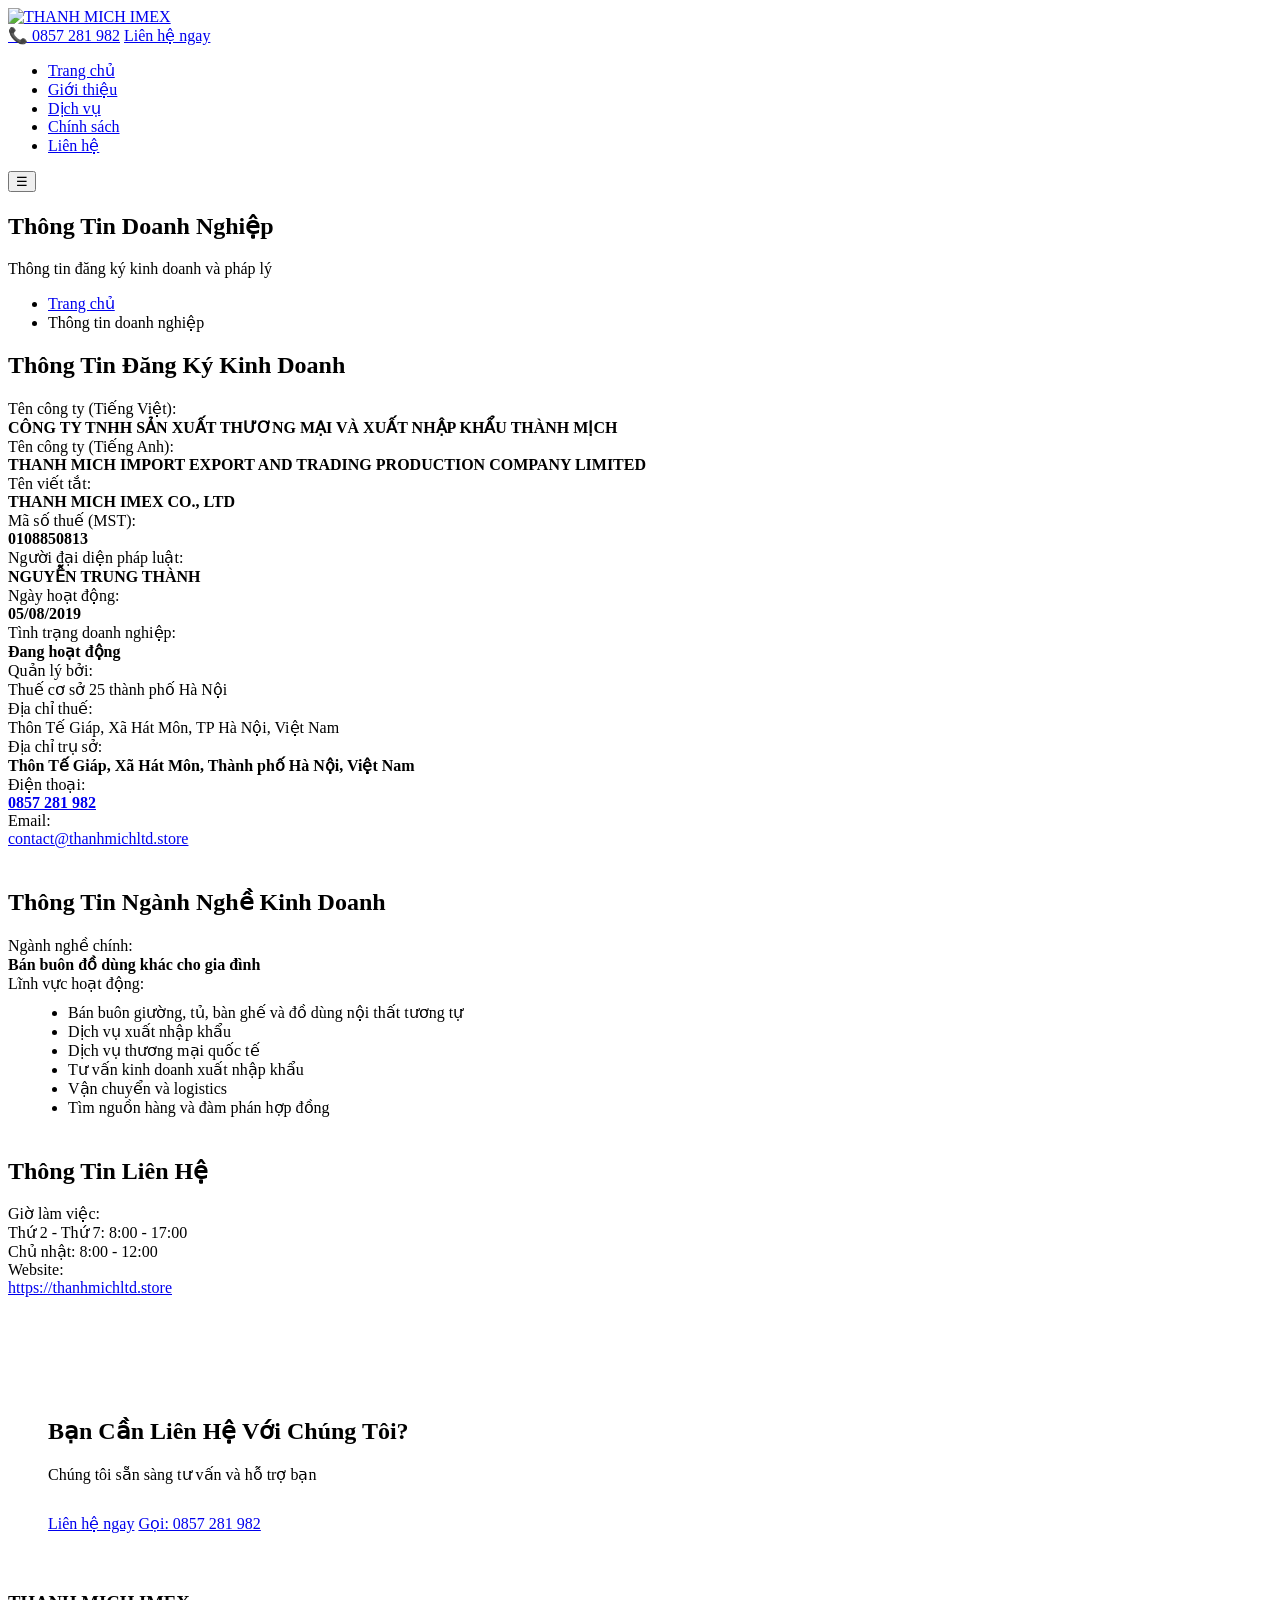
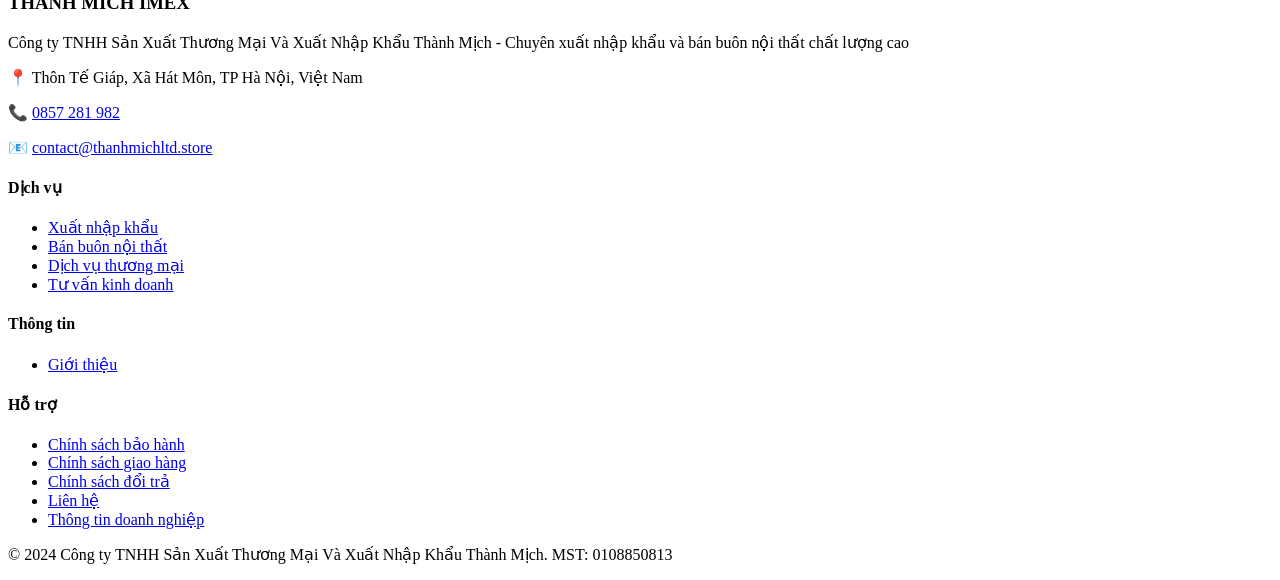
==== company-info.html @ 02ae58c4 "feat: update webiste info" ====
<!DOCTYPE html>
<html lang="vi">
<head>
    <meta charset="UTF-8">
    <meta name="viewport" content="width=device-width, initial-scale=1.0">

    <meta name="theme-color" content="#1e3a5f">
    <meta name="format-detection" content="telephone=yes">
    <title>Thông Tin Doanh Nghiệp - Thanh Mich IMEX | MST 0108850813</title>

    <!-- Favicon -->
    <link rel="icon" type="image/svg+xml" href="images/favicon.svg">
    <link rel="shortcut icon" type="image/svg+xml" href="images/favicon.svg">
    <link rel="apple-touch-icon" href="images/favicon.svg">
    
    <link rel="stylesheet" href="css/styles.css">
    <script src="js/i18n.js" defer></script>
</head>
<body>
    <!-- Header -->
    <header class="header">
        <div class="container">
            <div class="header-top">
                <div class="logo">
                    <a href="index.html" style="display: inline-block;">
                        <img src="images/logo.svg" alt="THANH MICH IMEX" style="max-height: 80px; width: auto;">
                    </a>
                </div>
                <div class="header-contact">
                    <a href="tel:0857281982" class="phone-link">📞 <span data-i18n="common.phone">0857 281 982</span></a>
                    <a href="contact.html" class="btn btn-primary" data-i18n="common.contactNow">Liên hệ ngay</a>
                </div>
            </div>
            <nav class="navbar">
                <ul class="nav-menu">
                    <li><a href="index.html" data-i18n="common.nav.home">Trang chủ</a></li>
                    <li><a href="about.html" data-i18n="common.nav.about">Giới thiệu</a></li>
                    <li><a href="services.html" data-i18n="common.nav.services">Dịch vụ</a></li>
                    <li><a href="policies.html" data-i18n="common.nav.policies">Chính sách</a></li>
                    <li><a href="contact.html" data-i18n="common.nav.contact">Liên hệ</a></li>
                </ul>
                <button class="mobile-menu-toggle" aria-label="Toggle menu" data-i18n-aria-label="common.nav.menu">☰</button>
            </nav>
        </div>
    </header>

    <!-- Page Header -->
    <section class="page-header">
        <div class="container">
            <h1 data-i18n="companyInfo.pageTitle">Thông Tin Doanh Nghiệp</h1>
            <p data-i18n="companyInfo.pageSubtitle">Thông tin đăng ký kinh doanh và pháp lý</p>
        </div>
    </section>

    <!-- Breadcrumb -->
    <nav class="breadcrumb">
        <div class="container">
            <ul>
                <li><a href="index.html" data-i18n="common.breadcrumb.home">Trang chủ</a></li>
                <li data-i18n="companyInfo.breadcrumb">Thông tin doanh nghiệp</li>
            </ul>
        </div>
    </nav>

    <!-- Company Info Content -->
    <section class="content-section">
        <div class="container">
            <div class="company-info-card">
                <h2 data-i18n="companyInfo.businessInfo.title">Thông Tin Đăng Ký Kinh Doanh</h2>
                
                <div class="info-row">
                    <div class="info-label" data-i18n="companyInfo.businessInfo.labels.nameVi">Tên công ty (Tiếng Việt):</div>
                    <div class="info-value">
                        <strong>CÔNG TY TNHH SẢN XUẤT THƯƠNG MẠI VÀ XUẤT NHẬP KHẨU THÀNH MỊCH</strong>
                    </div>
                </div>

                <div class="info-row">
                    <div class="info-label" data-i18n="companyInfo.businessInfo.labels.nameEn">Tên công ty (Tiếng Anh):</div>
                    <div class="info-value">
                        <strong>THANH MICH IMPORT EXPORT AND TRADING PRODUCTION COMPANY LIMITED</strong>
                    </div>
                </div>

                <div class="info-row">
                    <div class="info-label" data-i18n="companyInfo.businessInfo.labels.abbreviation">Tên viết tắt:</div>
                    <div class="info-value">
                        <strong>THANH MICH IMEX CO., LTD</strong>
                    </div>
                </div>

                <div class="info-row">
                    <div class="info-label" data-i18n="companyInfo.businessInfo.labels.taxId">Mã số thuế (MST):</div>
                    <div class="info-value">
                        <strong>0108850813</strong>
                    </div>
                </div>

                <div class="info-row">
                    <div class="info-label" data-i18n="companyInfo.businessInfo.labels.representative">Người đại diện pháp luật:</div>
                    <div class="info-value">
                        <strong>NGUYỄN TRUNG THÀNH</strong>
                    </div>
                </div>

                <div class="info-row">
                    <div class="info-label" data-i18n="companyInfo.businessInfo.labels.activityDate">Ngày hoạt động:</div>
                    <div class="info-value">
                        <strong>05/08/2019</strong>
                    </div>
                </div>

                <div class="info-row">
                    <div class="info-label" data-i18n="companyInfo.businessInfo.labels.status">Tình trạng doanh nghiệp:</div>
                    <div class="info-value">
                        <strong style="color: var(--success-color);" data-i18n="companyInfo.businessInfo.statusActive">Đang hoạt động</strong>
                    </div>
                </div>

                <div class="info-row">
                    <div class="info-label" data-i18n="companyInfo.businessInfo.labels.managedBy">Quản lý bởi:</div>
                    <div class="info-value">
                        Thuế cơ sở 25 thành phố Hà Nội
                    </div>
                </div>

                <div class="info-row">
                    <div class="info-label" data-i18n="companyInfo.businessInfo.labels.taxAddress">Địa chỉ thuế:</div>
                    <div class="info-value">
                        Thôn Tế Giáp, Xã Hát Môn, TP Hà Nội, Việt Nam
                    </div>
                </div>

                <div class="info-row">
                    <div class="info-label" data-i18n="companyInfo.businessInfo.labels.headquarters">Địa chỉ trụ sở:</div>
                    <div class="info-value">
                        <strong>Thôn Tế Giáp, Xã Hát Môn, Thành phố Hà Nội, Việt Nam</strong>
                    </div>
                </div>

                <div class="info-row">
                    <div class="info-label" data-i18n="companyInfo.businessInfo.labels.phone">Điện thoại:</div>
                    <div class="info-value">
                        <strong><a href="tel:0857281982">0857 281 982</a></strong>
                    </div>
                </div>

                <div class="info-row">
                    <div class="info-label" data-i18n="companyInfo.businessInfo.labels.email">Email:</div>
                    <div class="info-value">
                        <a href="mailto:contact@thanhmichltd.store">contact@thanhmichltd.store</a>
                    </div>
                </div>
            </div>

            <div class="company-info-card" style="margin-top: 40px;">
                <h2 data-i18n="companyInfo.businessActivities.title">Thông Tin Ngành Nghề Kinh Doanh</h2>
                
                <div class="info-row">
                    <div class="info-label" data-i18n="companyInfo.businessActivities.mainIndustry.label">Ngành nghề chính:</div>
                    <div class="info-value">
                        <strong data-i18n="companyInfo.businessActivities.mainIndustry.value">Bán buôn đồ dùng khác cho gia đình</strong>
                    </div>
                </div>

                <div class="info-row">
                    <div class="info-label" data-i18n="companyInfo.businessActivities.activityAreas.label">Lĩnh vực hoạt động:</div>
                    <div class="info-value">
                        <ul style="margin-left: 20px; margin-top: 10px;">
                            <li data-i18n="companyInfo.businessActivities.activityAreas.items.0">Bán buôn giường, tủ, bàn ghế và đồ dùng nội thất tương tự</li>
                            <li data-i18n="companyInfo.businessActivities.activityAreas.items.1">Dịch vụ xuất nhập khẩu</li>
                            <li data-i18n="companyInfo.businessActivities.activityAreas.items.2">Dịch vụ thương mại quốc tế</li>
                            <li data-i18n="companyInfo.businessActivities.activityAreas.items.3">Tư vấn kinh doanh xuất nhập khẩu</li>
                            <li data-i18n="companyInfo.businessActivities.activityAreas.items.4">Vận chuyển và logistics</li>
                            <li data-i18n="companyInfo.businessActivities.activityAreas.items.5">Tìm nguồn hàng và đàm phán hợp đồng</li>
                        </ul>
                    </div>
                </div>
            </div>

            <div class="company-info-card" style="margin-top: 40px;">
                <h2 data-i18n="companyInfo.contactInfo.title">Thông Tin Liên Hệ</h2>
                
                <div class="info-row">
                    <div class="info-label" data-i18n="companyInfo.contactInfo.workingHours.label">Giờ làm việc:</div>
                    <div class="info-value" data-i18n="companyInfo.contactInfo.workingHours.value">
                        Thứ 2 - Thứ 7: 8:00 - 17:00<br>
                        Chủ nhật: 8:00 - 12:00
                    </div>
                </div>

                <div class="info-row">
                    <div class="info-label" data-i18n="companyInfo.contactInfo.website.label">Website:</div>
                    <div class="info-value">
                        <a href="https://thanhmichltd.store" data-i18n="companyInfo.contactInfo.website.value">https://thanhmichltd.store</a>
                    </div>
                </div>
            </div>

            <div class="text-center mt-4" style="padding: 40px; background-color: var(--bg-light); border-radius: 10px; margin-top: 60px;">
                <h2 data-i18n="companyInfo.cta.title">Bạn Cần Liên Hệ Với Chúng Tôi?</h2>
                <p data-i18n="companyInfo.cta.desc">Chúng tôi sẵn sàng tư vấn và hỗ trợ bạn</p>
                <div style="margin-top: 30px;">
                    <a href="contact.html" class="btn btn-primary" data-i18n="companyInfo.cta.contact">Liên hệ ngay</a>
                    <a href="tel:0857281982" class="btn btn-secondary" data-i18n="companyInfo.cta.call">Gọi: 0857 281 982</a>
                </div>
            </div>
        </div>
    </section>

    <!-- Footer -->
    <footer class="footer">
        <div class="container">
            <div class="footer-grid">
                <div class="footer-col">
                    <h3 data-i18n="common.logo">THANH MICH IMEX</h3>
                    <p data-i18n="common.footer.companyDesc">Công ty TNHH Sản Xuất Thương Mại Và Xuất Nhập Khẩu Thành Mịch - Chuyên xuất nhập khẩu và bán buôn nội thất chất lượng cao</p>
                    <div class="footer-contact">
                        <p>📍 <span data-i18n="common.footer.address">Thôn Tế Giáp, Xã Hát Môn, TP Hà Nội, Việt Nam</span></p>
                        <p>📞 <a href="tel:0857281982" data-i18n="common.phone">0857 281 982</a></p>
                        <p>📧 <a href="mailto:contact@thanhmichltd.store" data-i18n="common.footer.email">contact@thanhmichltd.store</a></p>
                    </div>
                </div>
                <div class="footer-col">
                    <h4 data-i18n="common.footer.services">Dịch vụ</h4>
                    <ul>
                        <li><a href="services.html#import" data-i18n="common.footer.importExport">Xuất nhập khẩu</a></li>
                        <li><a href="services.html#furniture" data-i18n="common.footer.furniture">Bán buôn nội thất</a></li>
                        <li><a href="services.html#trading" data-i18n="common.footer.trading">Dịch vụ thương mại</a></li>
                        <li><a href="services.html#consulting" data-i18n="common.footer.consulting">Tư vấn kinh doanh</a></li>
                    </ul>
                </div>
                <div class="footer-col">
                    <h4 data-i18n="common.footer.info">Thông tin</h4>
                    <ul>
                        <li><a href="about.html" data-i18n="common.nav.about">Giới thiệu</a></li>
                    </ul>
                </div>
                <div class="footer-col">
                    <h4 data-i18n="common.footer.support">Hỗ trợ</h4>
                    <ul>
                        <li><a href="policies.html" data-i18n="common.footer.warrantyPolicy">Chính sách bảo hành</a></li>
                        <li><a href="policies.html#delivery" data-i18n="common.footer.deliveryPolicy">Chính sách giao hàng</a></li>
                        <li><a href="policies.html#return" data-i18n="common.footer.returnPolicy">Chính sách đổi trả</a></li>
                        <li><a href="contact.html" data-i18n="common.nav.contact">Liên hệ</a></li>
                        <li><a href="company-info.html" data-i18n="common.footer.companyInfo">Thông tin doanh nghiệp</a></li>
                    </ul>
                </div>
            </div>
            <div class="footer-bottom">
                <p>&copy; <span data-i18n="common.footer.copyright">2024 Công ty TNHH Sản Xuất Thương Mại Và Xuất Nhập Khẩu Thành Mịch. MST: 0108850813</span></p>
            </div>
        </div>
    </footer>

    <script src="js/main.js"></script>
</body>
</html>
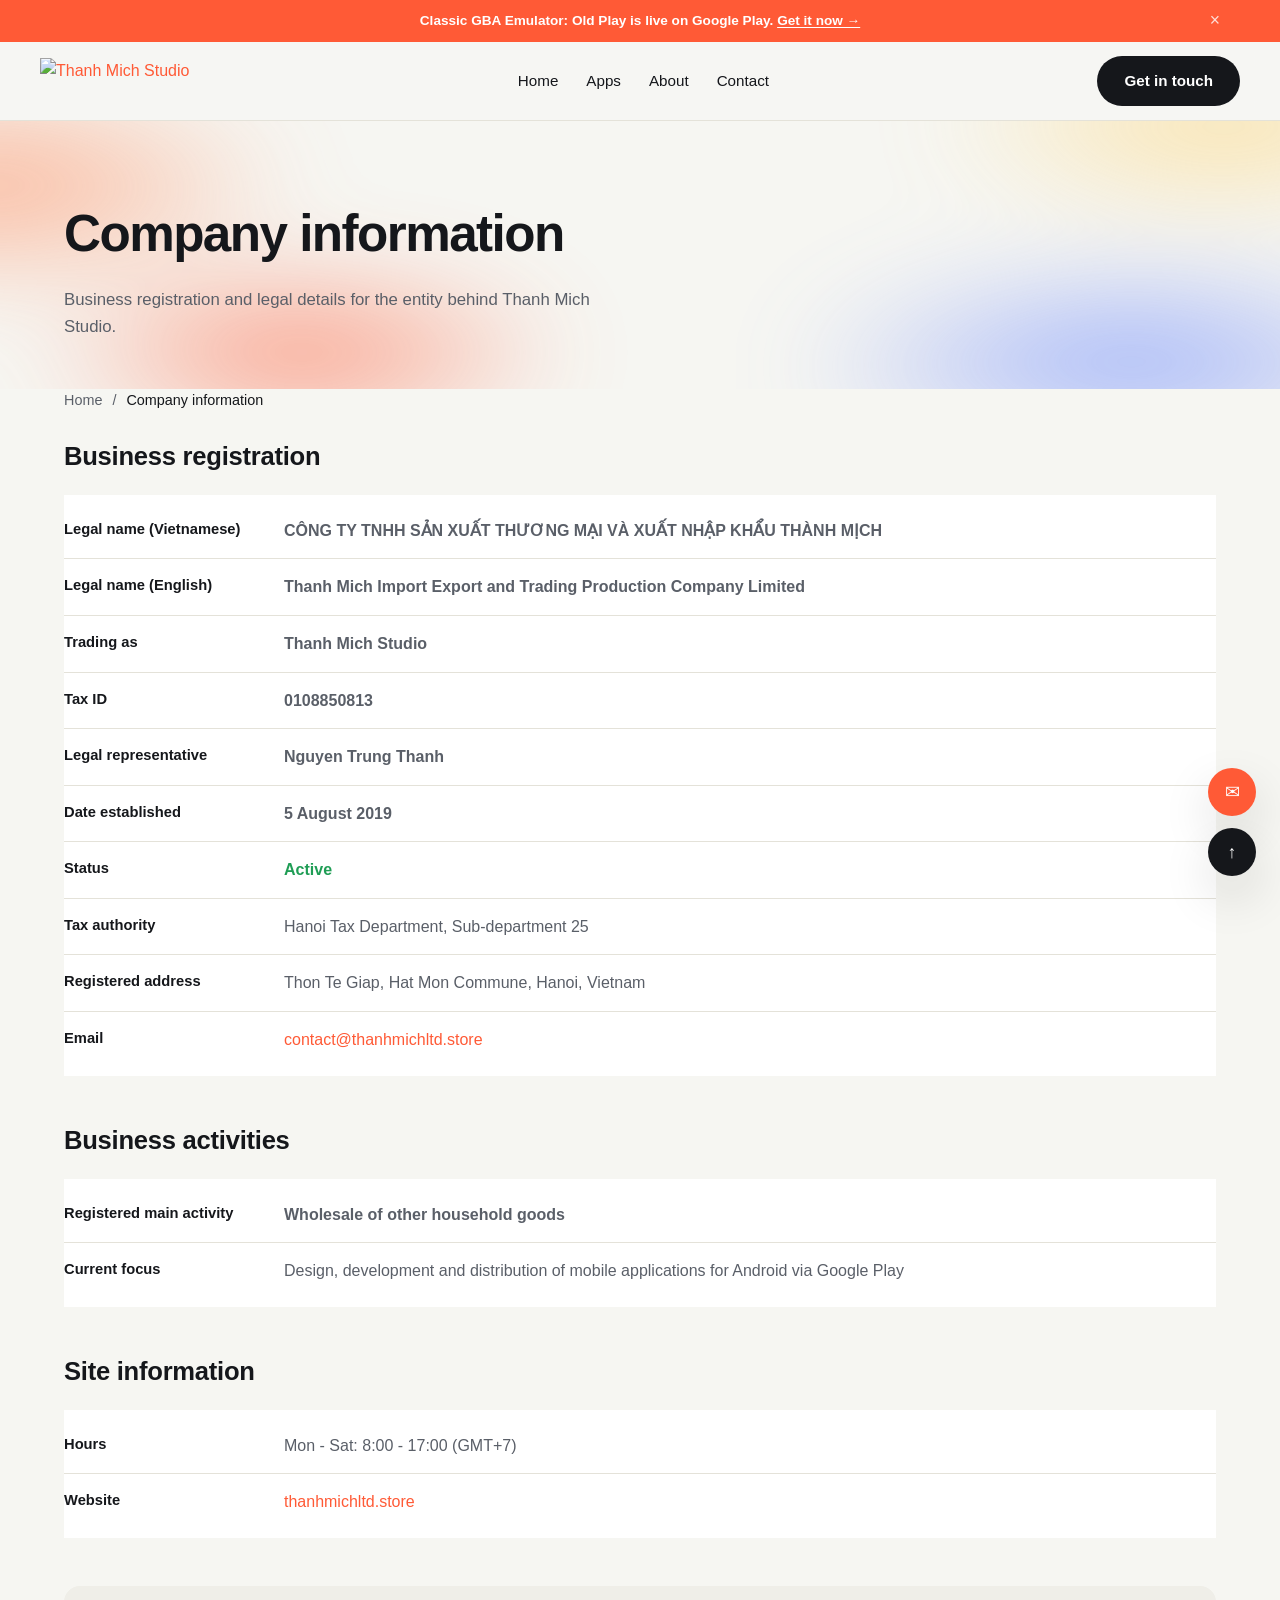
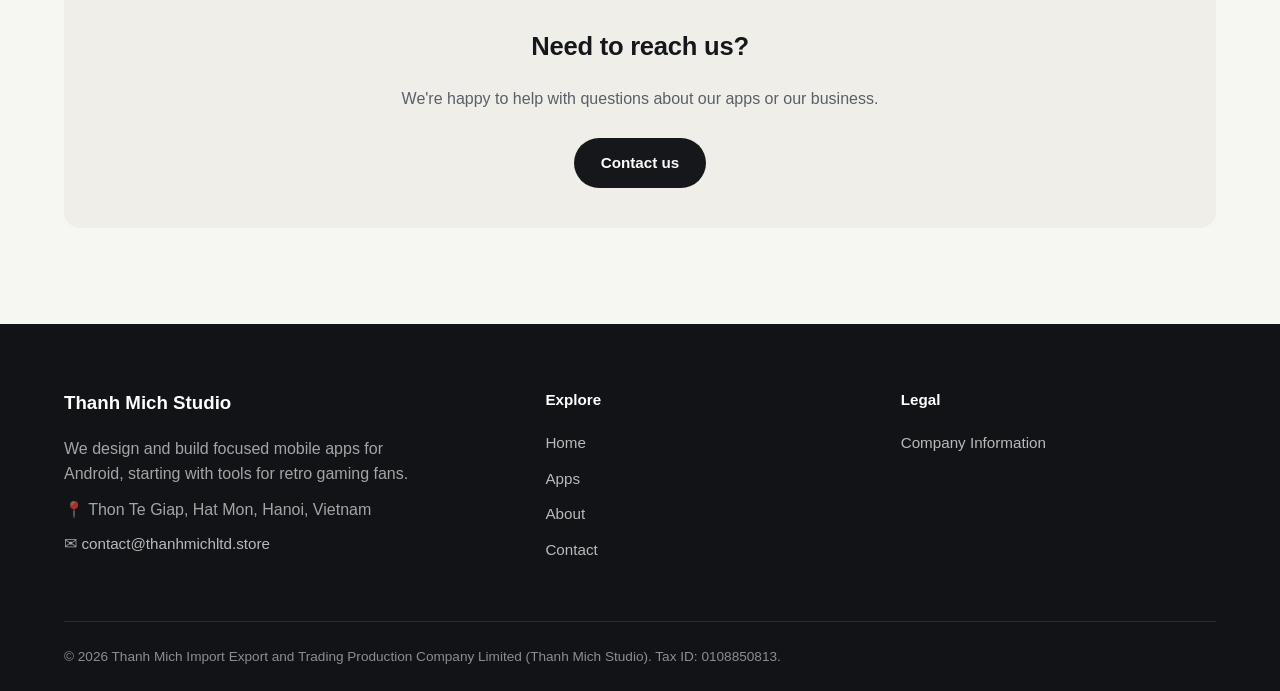
==== commit f65ff610: "feat: redesign site as Thanh Mich Studio app showcase Replace IMEX trading company content with an a" ====
--- a/company-info.html
+++ b/company-info.html
@@ -1,54 +1,50 @@
 <!DOCTYPE html>
-<html lang="vi">
+<html lang="en">
 <head>
     <meta charset="UTF-8">
     <meta name="viewport" content="width=device-width, initial-scale=1.0">
-
-    <meta name="theme-color" content="#1e3a5f">
+    <meta name="theme-color" content="#15171b">
     <meta name="format-detection" content="telephone=yes">
-    <title>Thông Tin Doanh Nghiệp - Thanh Mich IMEX | MST 0108850813</title>
+    <title>Company Information - Thanh Mich Studio</title>
+    <meta name="description" content="Business registration and legal information for Thanh Mich Import Export and Trading Production Company Limited.">
 
     <!-- Favicon -->
     <link rel="icon" type="image/svg+xml" href="images/favicon.svg">
     <link rel="shortcut icon" type="image/svg+xml" href="images/favicon.svg">
     <link rel="apple-touch-icon" href="images/favicon.svg">
-    
+
     <link rel="stylesheet" href="css/styles.css">
-    <script src="js/i18n.js" defer></script>
 </head>
 <body>
     <!-- Header -->
     <header class="header">
-        <div class="container">
-            <div class="header-top">
-                <div class="logo">
-                    <a href="index.html" style="display: inline-block;">
-                        <img src="images/logo.svg" alt="THANH MICH IMEX" style="max-height: 80px; width: auto;">
-                    </a>
-                </div>
-                <div class="header-contact">
-                    <a href="tel:0857281982" class="phone-link">📞 <span data-i18n="common.phone">0857 281 982</span></a>
-                    <a href="contact.html" class="btn btn-primary" data-i18n="common.contactNow">Liên hệ ngay</a>
-                </div>
+        <div class="container header-top">
+            <div class="logo">
+                <a href="index.html">
+                    <img src="images/logo.svg" alt="Thanh Mich Studio">
+                </a>
             </div>
             <nav class="navbar">
                 <ul class="nav-menu">
-                    <li><a href="index.html" data-i18n="common.nav.home">Trang chủ</a></li>
-                    <li><a href="about.html" data-i18n="common.nav.about">Giới thiệu</a></li>
-                    <li><a href="services.html" data-i18n="common.nav.services">Dịch vụ</a></li>
-                    <li><a href="policies.html" data-i18n="common.nav.policies">Chính sách</a></li>
-                    <li><a href="contact.html" data-i18n="common.nav.contact">Liên hệ</a></li>
+                    <li><a href="index.html">Home</a></li>
+                    <li><a href="apps.html">Apps</a></li>
+                    <li><a href="about.html">About</a></li>
+                    <li><a href="contact.html">Contact</a></li>
                 </ul>
-                <button class="mobile-menu-toggle" aria-label="Toggle menu" data-i18n-aria-label="common.nav.menu">☰</button>
+                <button class="mobile-menu-toggle" aria-label="Toggle menu">&#9776;</button>
             </nav>
+            <div class="header-contact">
+                <a href="contact.html" class="btn btn-primary">Get in touch</a>
+            </div>
         </div>
     </header>
 
     <!-- Page Header -->
     <section class="page-header">
+        <div class="mesh-bg"></div>
         <div class="container">
-            <h1 data-i18n="companyInfo.pageTitle">Thông Tin Doanh Nghiệp</h1>
-            <p data-i18n="companyInfo.pageSubtitle">Thông tin đăng ký kinh doanh và pháp lý</p>
+            <h1>Company information</h1>
+            <p>Business registration and legal details for the entity behind Thanh Mich Studio.</p>
         </div>
     </section>
 
@@ -56,8 +52,8 @@
     <nav class="breadcrumb">
         <div class="container">
             <ul>
-                <li><a href="index.html" data-i18n="common.breadcrumb.home">Trang chủ</a></li>
-                <li data-i18n="companyInfo.breadcrumb">Thông tin doanh nghiệp</li>
+                <li><a href="index.html">Home</a></li>
+                <li>Company information</li>
             </ul>
         </div>
     </nav>
@@ -65,145 +61,78 @@
     <!-- Company Info Content -->
     <section class="content-section">
         <div class="container">
-            <div class="company-info-card">
-                <h2 data-i18n="companyInfo.businessInfo.title">Thông Tin Đăng Ký Kinh Doanh</h2>
-                
+            <h2>Business registration</h2>
+            <div class="info-card">
                 <div class="info-row">
-                    <div class="info-label" data-i18n="companyInfo.businessInfo.labels.nameVi">Tên công ty (Tiếng Việt):</div>
-                    <div class="info-value">
-                        <strong>CÔNG TY TNHH SẢN XUẤT THƯƠNG MẠI VÀ XUẤT NHẬP KHẨU THÀNH MỊCH</strong>
-                    </div>
+                    <div class="info-label">Legal name (Vietnamese)</div>
+                    <div class="info-value"><strong>CÔNG TY TNHH SẢN XUẤT THƯƠNG MẠI VÀ XUẤT NHẬP KHẨU THÀNH MỊCH</strong></div>
                 </div>
-
                 <div class="info-row">
-                    <div class="info-label" data-i18n="companyInfo.businessInfo.labels.nameEn">Tên công ty (Tiếng Anh):</div>
-                    <div class="info-value">
-                        <strong>THANH MICH IMPORT EXPORT AND TRADING PRODUCTION COMPANY LIMITED</strong>
-                    </div>
+                    <div class="info-label">Legal name (English)</div>
+                    <div class="info-value"><strong>Thanh Mich Import Export and Trading Production Company Limited</strong></div>
                 </div>
-
                 <div class="info-row">
-                    <div class="info-label" data-i18n="companyInfo.businessInfo.labels.abbreviation">Tên viết tắt:</div>
-                    <div class="info-value">
-                        <strong>THANH MICH IMEX CO., LTD</strong>
-                    </div>
+                    <div class="info-label">Trading as</div>
+                    <div class="info-value"><strong>Thanh Mich Studio</strong></div>
                 </div>
-
                 <div class="info-row">
-                    <div class="info-label" data-i18n="companyInfo.businessInfo.labels.taxId">Mã số thuế (MST):</div>
-                    <div class="info-value">
-                        <strong>0108850813</strong>
-                    </div>
+                    <div class="info-label">Tax ID</div>
+                    <div class="info-value"><strong>0108850813</strong></div>
                 </div>
-
                 <div class="info-row">
-                    <div class="info-label" data-i18n="companyInfo.businessInfo.labels.representative">Người đại diện pháp luật:</div>
-                    <div class="info-value">
-                        <strong>NGUYỄN TRUNG THÀNH</strong>
-                    </div>
+                    <div class="info-label">Legal representative</div>
+                    <div class="info-value"><strong>Nguyen Trung Thanh</strong></div>
                 </div>
-
                 <div class="info-row">
-                    <div class="info-label" data-i18n="companyInfo.businessInfo.labels.activityDate">Ngày hoạt động:</div>
-                    <div class="info-value">
-                        <strong>05/08/2019</strong>
-                    </div>
+                    <div class="info-label">Date established</div>
+                    <div class="info-value"><strong>5 August 2019</strong></div>
                 </div>
-
                 <div class="info-row">
-                    <div class="info-label" data-i18n="companyInfo.businessInfo.labels.status">Tình trạng doanh nghiệp:</div>
-                    <div class="info-value">
-                        <strong style="color: var(--success-color);" data-i18n="companyInfo.businessInfo.statusActive">Đang hoạt động</strong>
-                    </div>
+                    <div class="info-label">Status</div>
+                    <div class="info-value"><strong style="color: var(--success);">Active</strong></div>
                 </div>
-
                 <div class="info-row">
-                    <div class="info-label" data-i18n="companyInfo.businessInfo.labels.managedBy">Quản lý bởi:</div>
-                    <div class="info-value">
-                        Thuế cơ sở 25 thành phố Hà Nội
-                    </div>
+                    <div class="info-label">Tax authority</div>
+                    <div class="info-value">Hanoi Tax Department, Sub-department 25</div>
                 </div>
-
                 <div class="info-row">
-                    <div class="info-label" data-i18n="companyInfo.businessInfo.labels.taxAddress">Địa chỉ thuế:</div>
-                    <div class="info-value">
-                        Thôn Tế Giáp, Xã Hát Môn, TP Hà Nội, Việt Nam
-                    </div>
+                    <div class="info-label">Registered address</div>
+                    <div class="info-value">Thon Te Giap, Hat Mon Commune, Hanoi, Vietnam</div>
                 </div>
-
                 <div class="info-row">
-                    <div class="info-label" data-i18n="companyInfo.businessInfo.labels.headquarters">Địa chỉ trụ sở:</div>
-                    <div class="info-value">
-                        <strong>Thôn Tế Giáp, Xã Hát Môn, Thành phố Hà Nội, Việt Nam</strong>
-                    </div>
-                </div>
-
-                <div class="info-row">
-                    <div class="info-label" data-i18n="companyInfo.businessInfo.labels.phone">Điện thoại:</div>
-                    <div class="info-value">
-                        <strong><a href="tel:0857281982">0857 281 982</a></strong>
-                    </div>
-                </div>
-
-                <div class="info-row">
-                    <div class="info-label" data-i18n="companyInfo.businessInfo.labels.email">Email:</div>
-                    <div class="info-value">
-                        <a href="mailto:contact@thanhmichltd.store">contact@thanhmichltd.store</a>
-                    </div>
+                    <div class="info-label">Email</div>
+                    <div class="info-value"><a href="mailto:contact@thanhmichltd.store">contact@thanhmichltd.store</a></div>
                 </div>
             </div>
 
-            <div class="company-info-card" style="margin-top: 40px;">
-                <h2 data-i18n="companyInfo.businessActivities.title">Thông Tin Ngành Nghề Kinh Doanh</h2>
-                
+            <h2>Business activities</h2>
+            <div class="info-card">
                 <div class="info-row">
-                    <div class="info-label" data-i18n="companyInfo.businessActivities.mainIndustry.label">Ngành nghề chính:</div>
-                    <div class="info-value">
-                        <strong data-i18n="companyInfo.businessActivities.mainIndustry.value">Bán buôn đồ dùng khác cho gia đình</strong>
-                    </div>
+                    <div class="info-label">Registered main activity</div>
+                    <div class="info-value"><strong>Wholesale of other household goods</strong></div>
                 </div>
-
                 <div class="info-row">
-                    <div class="info-label" data-i18n="companyInfo.businessActivities.activityAreas.label">Lĩnh vực hoạt động:</div>
-                    <div class="info-value">
-                        <ul style="margin-left: 20px; margin-top: 10px;">
-                            <li data-i18n="companyInfo.businessActivities.activityAreas.items.0">Bán buôn giường, tủ, bàn ghế và đồ dùng nội thất tương tự</li>
-                            <li data-i18n="companyInfo.businessActivities.activityAreas.items.1">Dịch vụ xuất nhập khẩu</li>
-                            <li data-i18n="companyInfo.businessActivities.activityAreas.items.2">Dịch vụ thương mại quốc tế</li>
-                            <li data-i18n="companyInfo.businessActivities.activityAreas.items.3">Tư vấn kinh doanh xuất nhập khẩu</li>
-                            <li data-i18n="companyInfo.businessActivities.activityAreas.items.4">Vận chuyển và logistics</li>
-                            <li data-i18n="companyInfo.businessActivities.activityAreas.items.5">Tìm nguồn hàng và đàm phán hợp đồng</li>
-                        </ul>
-                    </div>
+                    <div class="info-label">Current focus</div>
+                    <div class="info-value">Design, development and distribution of mobile applications for Android via Google Play</div>
                 </div>
             </div>
 
-            <div class="company-info-card" style="margin-top: 40px;">
-                <h2 data-i18n="companyInfo.contactInfo.title">Thông Tin Liên Hệ</h2>
-                
+            <h2>Site information</h2>
+            <div class="info-card">
                 <div class="info-row">
-                    <div class="info-label" data-i18n="companyInfo.contactInfo.workingHours.label">Giờ làm việc:</div>
-                    <div class="info-value" data-i18n="companyInfo.contactInfo.workingHours.value">
-                        Thứ 2 - Thứ 7: 8:00 - 17:00<br>
-                        Chủ nhật: 8:00 - 12:00
-                    </div>
+                    <div class="info-label">Hours</div>
+                    <div class="info-value">Mon - Sat: 8:00 - 17:00 (GMT+7)</div>
                 </div>
-
                 <div class="info-row">
-                    <div class="info-label" data-i18n="companyInfo.contactInfo.website.label">Website:</div>
-                    <div class="info-value">
-                        <a href="https://thanhmichltd.store" data-i18n="companyInfo.contactInfo.website.value">https://thanhmichltd.store</a>
-                    </div>
+                    <div class="info-label">Website</div>
+                    <div class="info-value"><a href="https://thanhmichltd.store">thanhmichltd.store</a></div>
                 </div>
             </div>
 
-            <div class="text-center mt-4" style="padding: 40px; background-color: var(--bg-light); border-radius: 10px; margin-top: 60px;">
-                <h2 data-i18n="companyInfo.cta.title">Bạn Cần Liên Hệ Với Chúng Tôi?</h2>
-                <p data-i18n="companyInfo.cta.desc">Chúng tôi sẵn sàng tư vấn và hỗ trợ bạn</p>
-                <div style="margin-top: 30px;">
-                    <a href="contact.html" class="btn btn-primary" data-i18n="companyInfo.cta.contact">Liên hệ ngay</a>
-                    <a href="tel:0857281982" class="btn btn-secondary" data-i18n="companyInfo.cta.call">Gọi: 0857 281 982</a>
-                </div>
+            <div class="text-center mt-4" style="padding: 40px; background-color: var(--surface-alt); border-radius: var(--radius); margin-top: 48px;">
+                <h2 style="margin-top: 0;">Need to reach us?</h2>
+                <p style="color: var(--ink-soft); max-width: 60ch; margin: 0 auto 24px;">We're happy to help with questions about our apps or our business.</p>
+                <a href="contact.html" class="btn btn-primary">Contact us</a>
             </div>
         </div>
     </section>
@@ -213,42 +142,31 @@
         <div class="container">
             <div class="footer-grid">
                 <div class="footer-col">
-                    <h3 data-i18n="common.logo">THANH MICH IMEX</h3>
-                    <p data-i18n="common.footer.companyDesc">Công ty TNHH Sản Xuất Thương Mại Và Xuất Nhập Khẩu Thành Mịch - Chuyên xuất nhập khẩu và bán buôn nội thất chất lượng cao</p>
+                    <h3>Thanh Mich Studio</h3>
+                    <p>We design and build focused mobile apps for Android, starting with tools for retro gaming fans.</p>
                     <div class="footer-contact">
-                        <p>📍 <span data-i18n="common.footer.address">Thôn Tế Giáp, Xã Hát Môn, TP Hà Nội, Việt Nam</span></p>
-                        <p>📞 <a href="tel:0857281982" data-i18n="common.phone">0857 281 982</a></p>
-                        <p>📧 <a href="mailto:contact@thanhmichltd.store" data-i18n="common.footer.email">contact@thanhmichltd.store</a></p>
+                        <p>&#128205; Thon Te Giap, Hat Mon, Hanoi, Vietnam</p>
+                        <p>&#9993; <a href="mailto:contact@thanhmichltd.store">contact@thanhmichltd.store</a></p>
                     </div>
                 </div>
                 <div class="footer-col">
-                    <h4 data-i18n="common.footer.services">Dịch vụ</h4>
+                    <h4>Explore</h4>
                     <ul>
-                        <li><a href="services.html#import" data-i18n="common.footer.importExport">Xuất nhập khẩu</a></li>
-                        <li><a href="services.html#furniture" data-i18n="common.footer.furniture">Bán buôn nội thất</a></li>
-                        <li><a href="services.html#trading" data-i18n="common.footer.trading">Dịch vụ thương mại</a></li>
-                        <li><a href="services.html#consulting" data-i18n="common.footer.consulting">Tư vấn kinh doanh</a></li>
+                        <li><a href="index.html">Home</a></li>
+                        <li><a href="apps.html">Apps</a></li>
+                        <li><a href="about.html">About</a></li>
+                        <li><a href="contact.html">Contact</a></li>
                     </ul>
                 </div>
                 <div class="footer-col">
-                    <h4 data-i18n="common.footer.info">Thông tin</h4>
+                    <h4>Legal</h4>
                     <ul>
-                        <li><a href="about.html" data-i18n="common.nav.about">Giới thiệu</a></li>
-                    </ul>
-                </div>
-                <div class="footer-col">
-                    <h4 data-i18n="common.footer.support">Hỗ trợ</h4>
-                    <ul>
-                        <li><a href="policies.html" data-i18n="common.footer.warrantyPolicy">Chính sách bảo hành</a></li>
-                        <li><a href="policies.html#delivery" data-i18n="common.footer.deliveryPolicy">Chính sách giao hàng</a></li>
-                        <li><a href="policies.html#return" data-i18n="common.footer.returnPolicy">Chính sách đổi trả</a></li>
-                        <li><a href="contact.html" data-i18n="common.nav.contact">Liên hệ</a></li>
-                        <li><a href="company-info.html" data-i18n="common.footer.companyInfo">Thông tin doanh nghiệp</a></li>
+                        <li><a href="company-info.html">Company Information</a></li>
                     </ul>
                 </div>
             </div>
             <div class="footer-bottom">
-                <p>&copy; <span data-i18n="common.footer.copyright">2024 Công ty TNHH Sản Xuất Thương Mại Và Xuất Nhập Khẩu Thành Mịch. MST: 0108850813</span></p>
+                <p>&copy; 2026 Thanh Mich Import Export and Trading Production Company Limited (Thanh Mich Studio). Tax ID: 0108850813.</p>
             </div>
         </div>
     </footer>
@@ -256,4 +174,3 @@
     <script src="js/main.js"></script>
 </body>
 </html>
-
--- a/css/styles.css
+++ b/css/styles.css
@@ -0,0 +1,1276 @@
+/* Reset & Base Styles */
+* {
+    margin: 0;
+    padding: 0;
+    box-sizing: border-box;
+}
+
+:root {
+    --bg: #f6f6f2;
+    --surface: #ffffff;
+    --surface-alt: #efeee8;
+    --ink: #15171b;
+    --ink-soft: #5a5f68;
+    --line: #e4e2d9;
+    --accent: #ff5a36;
+    --accent-dark: #e8431f;
+    --accent-ink: #ffffff;
+    --mesh-1: #ff8a5c;
+    --mesh-2: #ffd166;
+    --mesh-3: #6c8aff;
+    --mesh-4: #ff5c9a;
+    --dark-bg: #121317;
+    --dark-surface: #1c1e24;
+    --dark-line: rgba(255, 255, 255, 0.1);
+    --success: #1f9d55;
+    --radius: 16px;
+    --radius-sm: 10px;
+    --radius-pill: 999px;
+    --shadow: 0 1px 2px rgba(20, 20, 20, 0.04), 0 8px 24px rgba(20, 20, 20, 0.06);
+    --shadow-lg: 0 20px 50px rgba(20, 20, 20, 0.14);
+    --font-sans: -apple-system, BlinkMacSystemFont, "Segoe UI", Roboto, Helvetica, Arial, sans-serif;
+}
+
+body {
+    font-family: var(--font-sans);
+    line-height: 1.6;
+    color: var(--ink);
+    background-color: var(--bg);
+}
+
+a {
+    color: var(--accent);
+    text-decoration: none;
+}
+
+.content-section a:hover,
+.info-value a:hover,
+.app-feature-body a:hover {
+    text-decoration: underline;
+    text-underline-offset: 2px;
+}
+
+.container {
+    max-width: 1200px;
+    margin: 0 auto;
+    padding: 0 24px;
+}
+
+section {
+    padding: 96px 0;
+}
+
+.section-title {
+    font-size: clamp(1.9rem, 3vw, 2.4rem);
+    color: var(--ink);
+    letter-spacing: -0.02em;
+    margin-bottom: 0.75rem;
+    font-weight: 700;
+}
+
+.section-subtitle {
+    color: var(--ink-soft);
+    font-size: 1.05rem;
+    margin-bottom: 3rem;
+    max-width: 640px;
+}
+
+.section-head {
+    display: flex;
+    justify-content: space-between;
+    align-items: flex-end;
+    gap: 24px;
+    margin-bottom: 40px;
+}
+
+.section-head .section-title,
+.section-head .section-subtitle {
+    margin-bottom: 0;
+}
+
+.bg-light {
+    background-color: var(--surface-alt);
+}
+
+.bg-dark {
+    background-color: var(--dark-bg);
+    color: #f2f2f0;
+}
+
+.bg-dark .section-title {
+    color: #ffffff;
+}
+
+.bg-dark .section-subtitle {
+    color: rgba(242, 242, 240, 0.7);
+}
+
+.text-center {
+    text-align: center;
+}
+
+.mt-4 {
+    margin-top: 2rem;
+}
+
+/* Header */
+.header {
+    background-color: rgba(246, 246, 244, 0.92);
+    backdrop-filter: blur(12px);
+    -webkit-backdrop-filter: blur(12px);
+    border-bottom: 1px solid var(--line);
+    position: sticky;
+    top: 0;
+    z-index: 1000;
+}
+
+.header-top {
+    display: flex;
+    justify-content: space-between;
+    align-items: center;
+    padding: 14px 0;
+}
+
+.logo {
+    display: flex;
+    align-items: center;
+}
+
+.logo img {
+    height: 46px;
+    width: auto;
+    display: block;
+}
+
+.logo a {
+    display: inline-block;
+    text-decoration: none;
+}
+
+.header-contact {
+    display: flex;
+    align-items: center;
+    gap: 16px;
+}
+
+.phone-link {
+    color: var(--ink-soft);
+    text-decoration: none;
+    font-weight: 500;
+    font-size: 0.95rem;
+}
+
+.phone-link:hover {
+    color: var(--accent);
+}
+
+/* Navigation */
+.navbar {
+    display: flex;
+    align-items: center;
+    justify-content: flex-start;
+}
+
+.nav-menu {
+    display: flex;
+    list-style: none;
+    gap: 28px;
+    align-items: center;
+}
+
+.nav-menu a {
+    color: var(--ink);
+    text-decoration: none;
+    font-weight: 500;
+    font-size: 0.95rem;
+    transition: color 0.2s;
+    position: relative;
+}
+
+.nav-menu a:hover,
+.nav-menu a.active {
+    color: var(--accent);
+}
+
+.mobile-menu-toggle {
+    display: none;
+    background: none;
+    border: none;
+    font-size: 1.4rem;
+    cursor: pointer;
+    color: var(--ink);
+}
+
+/* Buttons */
+.btn {
+    display: inline-block;
+    padding: 12px 26px;
+    border-radius: var(--radius-pill);
+    text-decoration: none;
+    font-weight: 600;
+    font-size: 0.95rem;
+    transition: transform 0.2s ease, box-shadow 0.2s ease, background-color 0.2s ease;
+    border: 1px solid transparent;
+    cursor: pointer;
+    white-space: nowrap;
+}
+
+.btn-primary {
+    background-color: var(--ink);
+    color: #ffffff;
+}
+
+.btn-primary:hover {
+    transform: translateY(-1px);
+    box-shadow: var(--shadow-lg);
+}
+
+.btn-secondary {
+    background-color: transparent;
+    color: var(--ink);
+    border: 1px solid var(--line);
+}
+
+.btn-secondary:hover {
+    border-color: var(--ink);
+}
+
+.btn-accent {
+    background-color: var(--accent);
+    color: #ffffff;
+}
+
+.btn-accent:hover {
+    background-color: var(--accent-dark);
+    transform: translateY(-1px);
+    box-shadow: var(--shadow-lg);
+}
+
+.btn-large {
+    padding: 15px 34px;
+    font-size: 1rem;
+}
+
+.btn:active {
+    transform: translateY(0) scale(0.98);
+}
+
+/* Announcement bar */
+.announcement-bar {
+    background: var(--accent);
+    color: #ffffff;
+}
+
+.announcement-bar .container {
+    display: flex;
+    align-items: center;
+    justify-content: center;
+    gap: 10px;
+    padding: 10px 24px;
+    font-size: 0.85rem;
+    font-weight: 600;
+    position: relative;
+    text-align: center;
+}
+
+.announcement-bar a {
+    color: #ffffff;
+    text-decoration: underline;
+    text-underline-offset: 2px;
+}
+
+.announcement-bar__close {
+    position: absolute;
+    right: 16px;
+    top: 50%;
+    transform: translateY(-50%);
+    background: none;
+    border: none;
+    color: #ffffff;
+    font-size: 1.1rem;
+    line-height: 1;
+    cursor: pointer;
+    opacity: 0.8;
+    padding: 4px;
+}
+
+.announcement-bar__close:hover {
+    opacity: 1;
+}
+
+.announcement-bar.is-dismissed {
+    display: none;
+}
+
+/* Mesh gradient background */
+.mesh-bg {
+    position: absolute;
+    inset: -15% -10%;
+    z-index: 0;
+    pointer-events: none;
+    opacity: 0.7;
+    filter: blur(50px);
+    background:
+        radial-gradient(30% 42% at 8% 30%, var(--mesh-1) 0%, transparent 68%),
+        radial-gradient(26% 34% at 28% 78%, var(--accent) 0%, transparent 70%),
+        radial-gradient(28% 36% at 88% 10%, var(--mesh-2) 0%, transparent 70%),
+        radial-gradient(32% 42% at 82% 82%, var(--mesh-3) 0%, transparent 72%);
+}
+
+.hero .mesh-bg {
+    opacity: 0.85;
+}
+
+@media (prefers-color-scheme: dark) {
+    .mesh-bg {
+        opacity: 0.35;
+    }
+}
+
+/* Hero Section */
+.hero {
+    padding: 72px 0 110px;
+    position: relative;
+    overflow: hidden;
+}
+
+.hero .container {
+    position: relative;
+    z-index: 1;
+    display: grid;
+    grid-template-columns: 1.1fr 0.9fr;
+    gap: 56px;
+    align-items: center;
+}
+
+.hero-content h1 {
+    font-size: clamp(2.8rem, 6.4vw, 4.6rem);
+    line-height: 1.02;
+    letter-spacing: -0.035em;
+    margin-bottom: 22px;
+    font-weight: 800;
+}
+
+.hero-content h1 .accent-word {
+    color: var(--accent);
+}
+
+.hero-subtitle {
+    font-size: 1.2rem;
+    color: var(--ink-soft);
+    margin-bottom: 34px;
+    max-width: 46ch;
+}
+
+.hero-buttons {
+    display: flex;
+    gap: 16px;
+    flex-wrap: wrap;
+}
+
+.hero-visual {
+    display: flex;
+    align-items: center;
+    justify-content: center;
+    position: relative;
+    min-height: 380px;
+    perspective: 1000px;
+}
+
+.hero-visual::before {
+    content: '';
+    position: absolute;
+    inset: 8% 18%;
+    z-index: 0;
+    border-radius: 50%;
+    background: radial-gradient(circle, var(--accent) 0%, transparent 70%);
+    opacity: 0.28;
+    filter: blur(40px);
+    animation: hero-glow-breathe 4s ease-in-out infinite;
+}
+
+@keyframes hero-glow-breathe {
+    0%, 100% { transform: scale(1); opacity: 0.24; }
+    50% { transform: scale(1.12); opacity: 0.36; }
+}
+
+.hero-tilt {
+    width: 100%;
+    max-width: 280px;
+    position: relative;
+    z-index: 2;
+    transform-style: preserve-3d;
+    transition: transform 0.2s ease-out;
+}
+
+.hero-visual-card {
+    background: var(--ink);
+    border-radius: 44px;
+    padding: 14px;
+    box-shadow: var(--shadow-lg);
+    width: 100%;
+    opacity: 0;
+    animation: hero-card-in 0.7s cubic-bezier(0.16, 1, 0.3, 1) 0.2s forwards;
+}
+
+@keyframes hero-card-in {
+    from {
+        opacity: 0;
+        transform: translateY(28px) scale(0.94);
+    }
+    to {
+        opacity: 1;
+        transform: translateY(0) scale(1);
+    }
+}
+
+.hero-visual-card-screen {
+    background: var(--surface);
+    border-radius: 32px;
+    padding: 44px 28px 32px;
+    display: flex;
+    flex-direction: column;
+    align-items: center;
+    text-align: center;
+    gap: 14px;
+    min-height: 420px;
+}
+
+.hero-visual-card img {
+    width: 108px;
+    height: 108px;
+    border-radius: 26px;
+    box-shadow: 0 12px 28px rgba(20, 20, 20, 0.22);
+    flex-shrink: 0;
+}
+
+.hero-visual-card h3 {
+    font-size: 1.1rem;
+    letter-spacing: -0.01em;
+}
+
+.hero-visual-card p {
+    color: var(--ink-soft);
+    font-size: 0.88rem;
+}
+
+.hero-visual-tag {
+    position: absolute;
+    left: -18%;
+    bottom: 14%;
+    background: var(--surface);
+    border: 1px solid var(--line);
+    border-radius: 14px;
+    padding: 10px 16px;
+    box-shadow: var(--shadow-lg);
+    font-size: 0.85rem;
+    font-weight: 700;
+    z-index: 3;
+    display: flex;
+    align-items: center;
+    gap: 8px;
+}
+
+@media (max-width: 900px) {
+    .hero-visual-tag {
+        display: none;
+    }
+}
+
+.store-badge {
+    display: inline-flex;
+    align-items: center;
+    gap: 6px;
+    font-size: 0.8rem;
+    font-weight: 600;
+    color: var(--success);
+    background: rgba(31, 157, 85, 0.1);
+    padding: 4px 12px;
+    border-radius: var(--radius-pill);
+}
+
+/* Floating decorative chips around the hero visual */
+.float-chip {
+    position: absolute;
+    display: flex;
+    align-items: center;
+    justify-content: center;
+    width: 56px;
+    height: 56px;
+    border-radius: 18px;
+    font-size: 1.5rem;
+    box-shadow: var(--shadow-lg);
+    z-index: 1;
+    animation: float-chip 6s ease-in-out infinite;
+}
+
+.float-chip--1 { top: 6%; left: -4%; background: #ffe0c2; animation-delay: 0s; }
+.float-chip--2 { top: 62%; left: -8%; background: #ffd7e6; animation-delay: 1.2s; animation-direction: alternate-reverse; }
+.float-chip--3 { top: 2%; right: -6%; background: #d9e2ff; animation-delay: 0.6s; }
+.float-chip--4 { top: 70%; right: -4%; background: #d7f5e3; animation-delay: 1.8s; animation-direction: alternate-reverse; }
+
+@keyframes float-chip {
+    0%, 100% { transform: translateY(0) rotate(0deg); }
+    50% { transform: translateY(-14px) rotate(-6deg); }
+}
+
+@media (max-width: 900px) {
+    .float-chip {
+        display: none;
+    }
+}
+
+/* Apps Grid */
+.apps-grid {
+    display: grid;
+    grid-template-columns: repeat(auto-fit, minmax(280px, 1fr));
+    gap: 24px;
+}
+
+.app-card {
+    background: var(--surface);
+    border: 1px solid var(--line);
+    border-radius: var(--radius);
+    padding: 28px;
+    display: flex;
+    gap: 20px;
+    align-items: flex-start;
+    transition: transform 0.25s ease, box-shadow 0.25s ease;
+}
+
+.app-card:hover {
+    transform: translateY(-4px);
+    box-shadow: var(--shadow-lg);
+}
+
+.app-card-icon-plate {
+    flex-shrink: 0;
+    width: 88px;
+    height: 88px;
+    border-radius: 22px;
+    display: flex;
+    align-items: center;
+    justify-content: center;
+    background: linear-gradient(135deg, var(--mesh-1), var(--mesh-4));
+}
+
+.app-card img {
+    width: 72px;
+    height: 72px;
+    border-radius: 18px;
+    flex-shrink: 0;
+    box-shadow: 0 4px 12px rgba(20, 20, 20, 0.18);
+}
+
+.app-card-body h3 {
+    font-size: 1.15rem;
+    margin-bottom: 6px;
+}
+
+.app-card-body p {
+    color: var(--ink-soft);
+    font-size: 0.92rem;
+    margin-bottom: 12px;
+}
+
+.app-card-link {
+    color: var(--accent);
+    text-decoration: none;
+    font-weight: 600;
+    font-size: 0.9rem;
+}
+
+.app-card-link:hover {
+    color: var(--accent-dark);
+}
+
+/* Featured App (apps.html) */
+.app-feature {
+    background: var(--surface);
+    border: 1px solid var(--line);
+    border-radius: 24px;
+    padding: 48px;
+    display: grid;
+    grid-template-columns: auto 1fr;
+    gap: 36px;
+    align-items: flex-start;
+}
+
+.app-feature img {
+    width: 128px;
+    height: 128px;
+    border-radius: 28px;
+    box-shadow: var(--shadow-lg);
+}
+
+.app-feature-body h2 {
+    font-size: 1.8rem;
+    margin-bottom: 6px;
+    letter-spacing: -0.02em;
+}
+
+.app-feature-tagline {
+    color: var(--ink-soft);
+    font-size: 1.05rem;
+    margin-bottom: 18px;
+}
+
+.app-feature-body p {
+    color: var(--ink-soft);
+    line-height: 1.75;
+    margin-bottom: 16px;
+    max-width: 65ch;
+}
+
+.app-feature-actions {
+    display: flex;
+    align-items: center;
+    gap: 16px;
+    margin-top: 24px;
+    flex-wrap: wrap;
+}
+
+.coming-soon-note {
+    text-align: center;
+    color: var(--ink-soft);
+    font-size: 0.95rem;
+    margin-top: 32px;
+}
+
+/* Why Choose Us / Feature grid */
+.features-grid {
+    display: grid;
+    grid-template-columns: repeat(auto-fit, minmax(280px, 1fr));
+    gap: 4px 32px;
+}
+
+.feature-item {
+    padding: 28px 0;
+    border-top: 1px solid var(--line);
+}
+
+.feature-number {
+    display: inline-flex;
+    align-items: center;
+    justify-content: center;
+    width: 34px;
+    height: 34px;
+    border-radius: 10px;
+    background: linear-gradient(135deg, var(--mesh-1), var(--mesh-2));
+    color: var(--ink);
+    font-size: 0.85rem;
+    font-weight: 800;
+    margin-bottom: 14px;
+}
+
+.feature-item h3 {
+    margin-bottom: 10px;
+    font-size: 1.15rem;
+}
+
+.feature-item p {
+    color: var(--ink-soft);
+    line-height: 1.6;
+    font-size: 0.95rem;
+}
+
+/* Process Overview */
+.process-steps {
+    position: relative;
+    display: grid;
+    grid-template-columns: repeat(5, 1fr);
+    gap: 24px;
+    margin-top: 24px;
+}
+
+.process-steps::before {
+    content: '';
+    position: absolute;
+    top: 22px;
+    left: 44px;
+    right: 44px;
+    height: 2px;
+    background: var(--line);
+    z-index: 0;
+}
+
+.step-item {
+    position: relative;
+    z-index: 1;
+    text-align: center;
+    padding: 0;
+}
+
+.step-icon {
+    width: 44px;
+    height: 44px;
+    background-color: var(--accent);
+    color: #ffffff;
+    border-radius: 50%;
+    display: flex;
+    align-items: center;
+    justify-content: center;
+    font-size: 1rem;
+    font-weight: 700;
+    margin: 0 auto 18px;
+    box-shadow: 0 0 0 6px var(--bg);
+}
+
+.step-item h3 {
+    margin-bottom: 8px;
+    font-size: 1.05rem;
+}
+
+.step-item p {
+    color: var(--ink-soft);
+    font-size: 0.9rem;
+}
+
+/* CTA Section */
+.cta {
+    background-color: var(--dark-bg);
+    padding: 72px 0 96px;
+}
+
+.cta-band {
+    background: linear-gradient(120deg, var(--mesh-4) 0%, var(--accent) 45%, var(--mesh-3) 100%);
+    border-radius: 32px;
+    padding: 72px 40px;
+}
+
+.cta-content {
+    text-align: center;
+    max-width: 640px;
+    margin: 0 auto;
+}
+
+.cta-content h2 {
+    font-size: clamp(1.9rem, 3.4vw, 2.6rem);
+    margin-bottom: 16px;
+    letter-spacing: -0.02em;
+    color: #ffffff;
+}
+
+.cta-content p {
+    font-size: 1.1rem;
+    margin-bottom: 32px;
+    color: rgba(255, 255, 255, 0.85);
+}
+
+.cta-buttons {
+    display: flex;
+    gap: 16px;
+    justify-content: center;
+    flex-wrap: wrap;
+}
+
+.cta .btn-accent {
+    background-color: #ffffff;
+    color: var(--ink);
+}
+
+.cta .btn-accent:hover {
+    background-color: #f2f2f0;
+}
+
+.cta .btn-secondary {
+    color: #ffffff;
+    border-color: rgba(255, 255, 255, 0.5);
+}
+
+.cta .btn-secondary:hover {
+    border-color: #ffffff;
+    background: rgba(255, 255, 255, 0.1);
+}
+
+/* Floating action buttons */
+.fab-stack {
+    position: fixed;
+    right: 24px;
+    bottom: 24px;
+    display: flex;
+    flex-direction: column;
+    gap: 12px;
+    z-index: 900;
+}
+
+.fab {
+    width: 48px;
+    height: 48px;
+    border-radius: 50%;
+    display: flex;
+    align-items: center;
+    justify-content: center;
+    background: var(--ink);
+    color: #ffffff;
+    text-decoration: none;
+    font-size: 1.1rem;
+    box-shadow: var(--shadow-lg);
+    border: none;
+    cursor: pointer;
+    transition: transform 0.2s ease;
+    opacity: 0;
+    pointer-events: none;
+    transform: translateY(8px);
+}
+
+.fab.is-visible {
+    opacity: 1;
+    pointer-events: auto;
+    transform: translateY(0);
+}
+
+.fab:hover {
+    transform: translateY(-2px);
+}
+
+.fab--accent {
+    background: var(--accent);
+}
+
+/* Footer */
+.footer {
+    background-color: var(--dark-bg);
+    color: #f2f2f0;
+    padding: 64px 0 24px;
+}
+
+.footer-grid {
+    display: grid;
+    grid-template-columns: 1.4fr 1fr 1fr;
+    gap: 40px;
+    margin-bottom: 48px;
+}
+
+.footer-col h3,
+.footer-col h4 {
+    margin-bottom: 18px;
+    color: #ffffff;
+}
+
+.footer-col h4 {
+    font-size: 0.95rem;
+}
+
+.footer-col p {
+    margin-bottom: 10px;
+    color: rgba(242, 242, 240, 0.65);
+    line-height: 1.6;
+    max-width: 40ch;
+}
+
+.footer-col ul {
+    list-style: none;
+}
+
+.footer-col ul li {
+    margin-bottom: 10px;
+}
+
+.footer-col a {
+    color: rgba(242, 242, 240, 0.75);
+    text-decoration: none;
+    transition: color 0.2s;
+    font-size: 0.95rem;
+}
+
+.footer-col a:hover {
+    color: #ffffff;
+}
+
+.footer-contact p {
+    margin-bottom: 8px;
+}
+
+.footer-bottom {
+    border-top: 1px solid var(--dark-line);
+    padding-top: 24px;
+    color: rgba(242, 242, 240, 0.55);
+    font-size: 0.85rem;
+}
+
+/* Page Content */
+.page-header {
+    padding: 72px 0 48px;
+    position: relative;
+    overflow: hidden;
+}
+
+.page-header .container {
+    position: relative;
+    z-index: 1;
+}
+
+.page-header h1 {
+    font-size: clamp(2.2rem, 4.6vw, 3.2rem);
+    letter-spacing: -0.03em;
+    font-weight: 800;
+    margin-bottom: 12px;
+}
+
+.page-header p {
+    font-size: 1.05rem;
+    color: var(--ink-soft);
+    max-width: 60ch;
+}
+
+.breadcrumb {
+    padding: 0 0 24px;
+}
+
+.breadcrumb ul {
+    list-style: none;
+    display: flex;
+    gap: 10px;
+    font-size: 0.9rem;
+}
+
+.breadcrumb a {
+    color: var(--ink-soft);
+    text-decoration: none;
+}
+
+.breadcrumb a:hover {
+    color: var(--accent);
+}
+
+.breadcrumb li:not(:last-child)::after {
+    content: '/';
+    margin-left: 10px;
+    color: var(--ink-soft);
+}
+
+.content-section {
+    padding: 0 0 96px;
+}
+
+.content-section h2 {
+    color: var(--ink);
+    font-size: 1.6rem;
+    letter-spacing: -0.01em;
+    margin-bottom: 18px;
+    margin-top: 44px;
+}
+
+.content-section h2:first-child {
+    margin-top: 0;
+}
+
+.content-section h3 {
+    color: var(--ink);
+    font-size: 1.2rem;
+    margin-bottom: 14px;
+    margin-top: 28px;
+}
+
+.content-section p {
+    margin-bottom: 15px;
+    line-height: 1.8;
+    color: var(--ink-soft);
+    max-width: 70ch;
+}
+
+.content-section ul,
+.content-section ol {
+    margin-left: 24px;
+    margin-bottom: 20px;
+    line-height: 1.8;
+    color: var(--ink-soft);
+}
+
+.content-section li {
+    margin-bottom: 10px;
+}
+
+.content-section li strong {
+    color: var(--ink);
+}
+
+/* Form Styles */
+.contact-form {
+    padding: 0;
+}
+
+.form-group {
+    margin-bottom: 22px;
+}
+
+.form-group label {
+    display: block;
+    margin-bottom: 8px;
+    color: var(--ink);
+    font-weight: 600;
+    font-size: 0.92rem;
+}
+
+.form-group input,
+.form-group textarea,
+.form-group select {
+    width: 100%;
+    padding: 12px 14px;
+    border: 1px solid var(--line);
+    border-radius: var(--radius-sm);
+    font-size: 0.95rem;
+    font-family: inherit;
+    background: var(--surface);
+    color: var(--ink);
+    transition: border-color 0.2s;
+}
+
+.form-group input::placeholder,
+.form-group textarea::placeholder {
+    color: #9a9da4;
+}
+
+.form-group input:focus,
+.form-group textarea:focus,
+.form-group select:focus {
+    outline: none;
+    border-color: var(--accent);
+}
+
+.form-group textarea {
+    resize: vertical;
+    min-height: 130px;
+}
+
+.field-error {
+    border-color: #d64545 !important;
+}
+
+/* Info card (contact / company info) */
+.info-card {
+    background-color: var(--surface);
+    padding: 8px 0;
+}
+
+.info-row {
+    display: flex;
+    padding: 15px 0;
+    border-bottom: 1px solid var(--line);
+}
+
+.info-row:last-child {
+    border-bottom: none;
+}
+
+.info-label {
+    font-weight: 600;
+    color: var(--ink);
+    min-width: 220px;
+    font-size: 0.92rem;
+}
+
+.info-value {
+    color: var(--ink-soft);
+    flex: 1;
+}
+
+/* Modal/Popup Styles */
+.modal {
+    display: none;
+    position: fixed;
+    z-index: 9999;
+    left: 0;
+    top: 0;
+    width: 100%;
+    height: 100%;
+    background-color: rgba(20, 20, 20, 0.55);
+    opacity: 0;
+    transition: opacity 0.3s ease;
+}
+
+.modal.active {
+    display: flex;
+    align-items: center;
+    justify-content: center;
+    opacity: 1;
+}
+
+.modal-content {
+    background-color: var(--surface);
+    margin: auto;
+    padding: 40px;
+    border-radius: 20px;
+    max-width: 460px;
+    width: 90%;
+    box-shadow: var(--shadow-lg);
+    position: relative;
+    text-align: center;
+    transform: scale(0.7);
+    transition: transform 0.3s ease;
+}
+
+.modal.active .modal-content {
+    transform: scale(1);
+}
+
+.modal-close {
+    position: absolute;
+    top: 15px;
+    right: 20px;
+    color: var(--ink-soft);
+    font-size: 26px;
+    font-weight: 400;
+    cursor: pointer;
+    line-height: 1;
+    transition: color 0.2s;
+}
+
+.modal-close:hover {
+    color: var(--ink);
+}
+
+.modal-icon {
+    width: 64px;
+    height: 64px;
+    background-color: var(--success);
+    color: #ffffff;
+    border-radius: 50%;
+    display: flex;
+    align-items: center;
+    justify-content: center;
+    font-size: 32px;
+    margin: 0 auto 22px;
+    animation: checkmark 0.4s ease;
+}
+
+@keyframes checkmark {
+    0% { transform: scale(0); }
+    60% { transform: scale(1.08); }
+    100% { transform: scale(1); }
+}
+
+.modal-content h2 {
+    color: var(--ink);
+    margin-bottom: 12px;
+    font-size: 1.4rem;
+}
+
+.modal-content p {
+    color: var(--ink-soft);
+    line-height: 1.6;
+    margin-bottom: 8px;
+}
+
+.modal-btn {
+    min-width: 150px;
+}
+
+/* Scroll reveal */
+.reveal {
+    opacity: 0;
+    transform: translateY(20px);
+    transition: opacity 0.6s ease, transform 0.6s ease;
+}
+
+.reveal.is-visible {
+    opacity: 1;
+    transform: translateY(0);
+}
+
+@media (prefers-reduced-motion: reduce) {
+    .reveal {
+        opacity: 1;
+        transform: none;
+        transition: none;
+    }
+}
+
+/* Responsive Design */
+@media (max-width: 900px) {
+    .hero .container {
+        grid-template-columns: 1fr;
+    }
+
+    .process-steps {
+        grid-template-columns: repeat(2, 1fr);
+    }
+
+    .process-steps::before {
+        display: none;
+    }
+
+    .footer-grid {
+        grid-template-columns: 1fr 1fr;
+    }
+}
+
+@media (max-width: 768px) {
+    section {
+        padding: 64px 0;
+    }
+
+    .nav-menu {
+        display: none;
+        flex-direction: column;
+        position: absolute;
+        top: 100%;
+        left: 0;
+        right: 0;
+        background-color: var(--surface);
+        border-bottom: 1px solid var(--line);
+        padding: 20px 24px;
+        gap: 16px;
+    }
+
+    .nav-menu.active {
+        display: flex;
+    }
+
+    .mobile-menu-toggle {
+        display: block;
+    }
+
+    .header-contact {
+        display: none;
+    }
+
+    .navbar {
+        justify-content: flex-end;
+    }
+
+    .process-steps {
+        grid-template-columns: 1fr;
+    }
+
+    .app-feature {
+        grid-template-columns: 1fr;
+        padding: 32px 24px;
+    }
+
+    .footer-grid {
+        grid-template-columns: 1fr;
+        gap: 32px;
+    }
+
+    .info-row {
+        flex-direction: column;
+    }
+
+    .info-label {
+        min-width: auto;
+        margin-bottom: 5px;
+    }
+
+    .contact-layout {
+        grid-template-columns: 1fr !important;
+    }
+
+    .modal-content {
+        padding: 30px 20px;
+        max-width: 90%;
+    }
+}
+
+@media (max-width: 480px) {
+    .hero-visual-card {
+        flex-direction: column;
+        text-align: center;
+    }
+
+    .btn-large {
+        padding: 12px 25px;
+        font-size: 1rem;
+    }
+}
